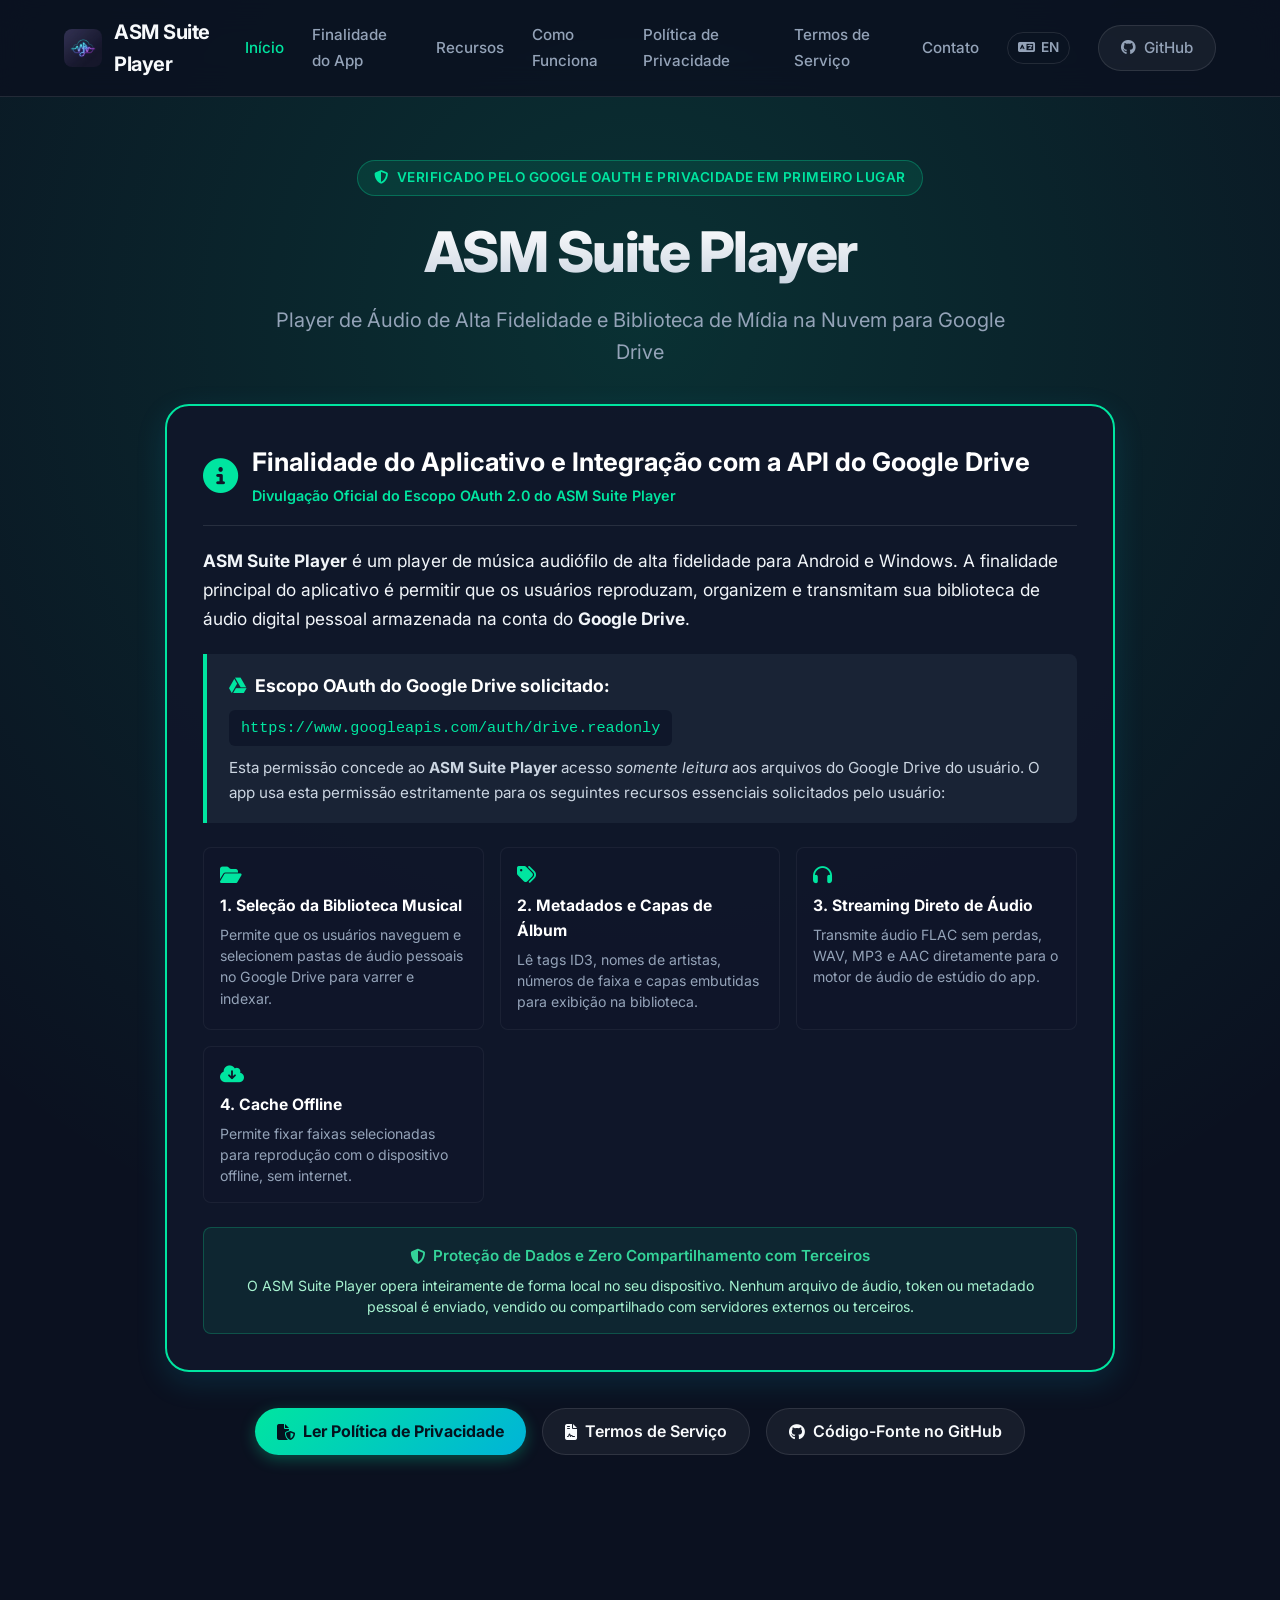
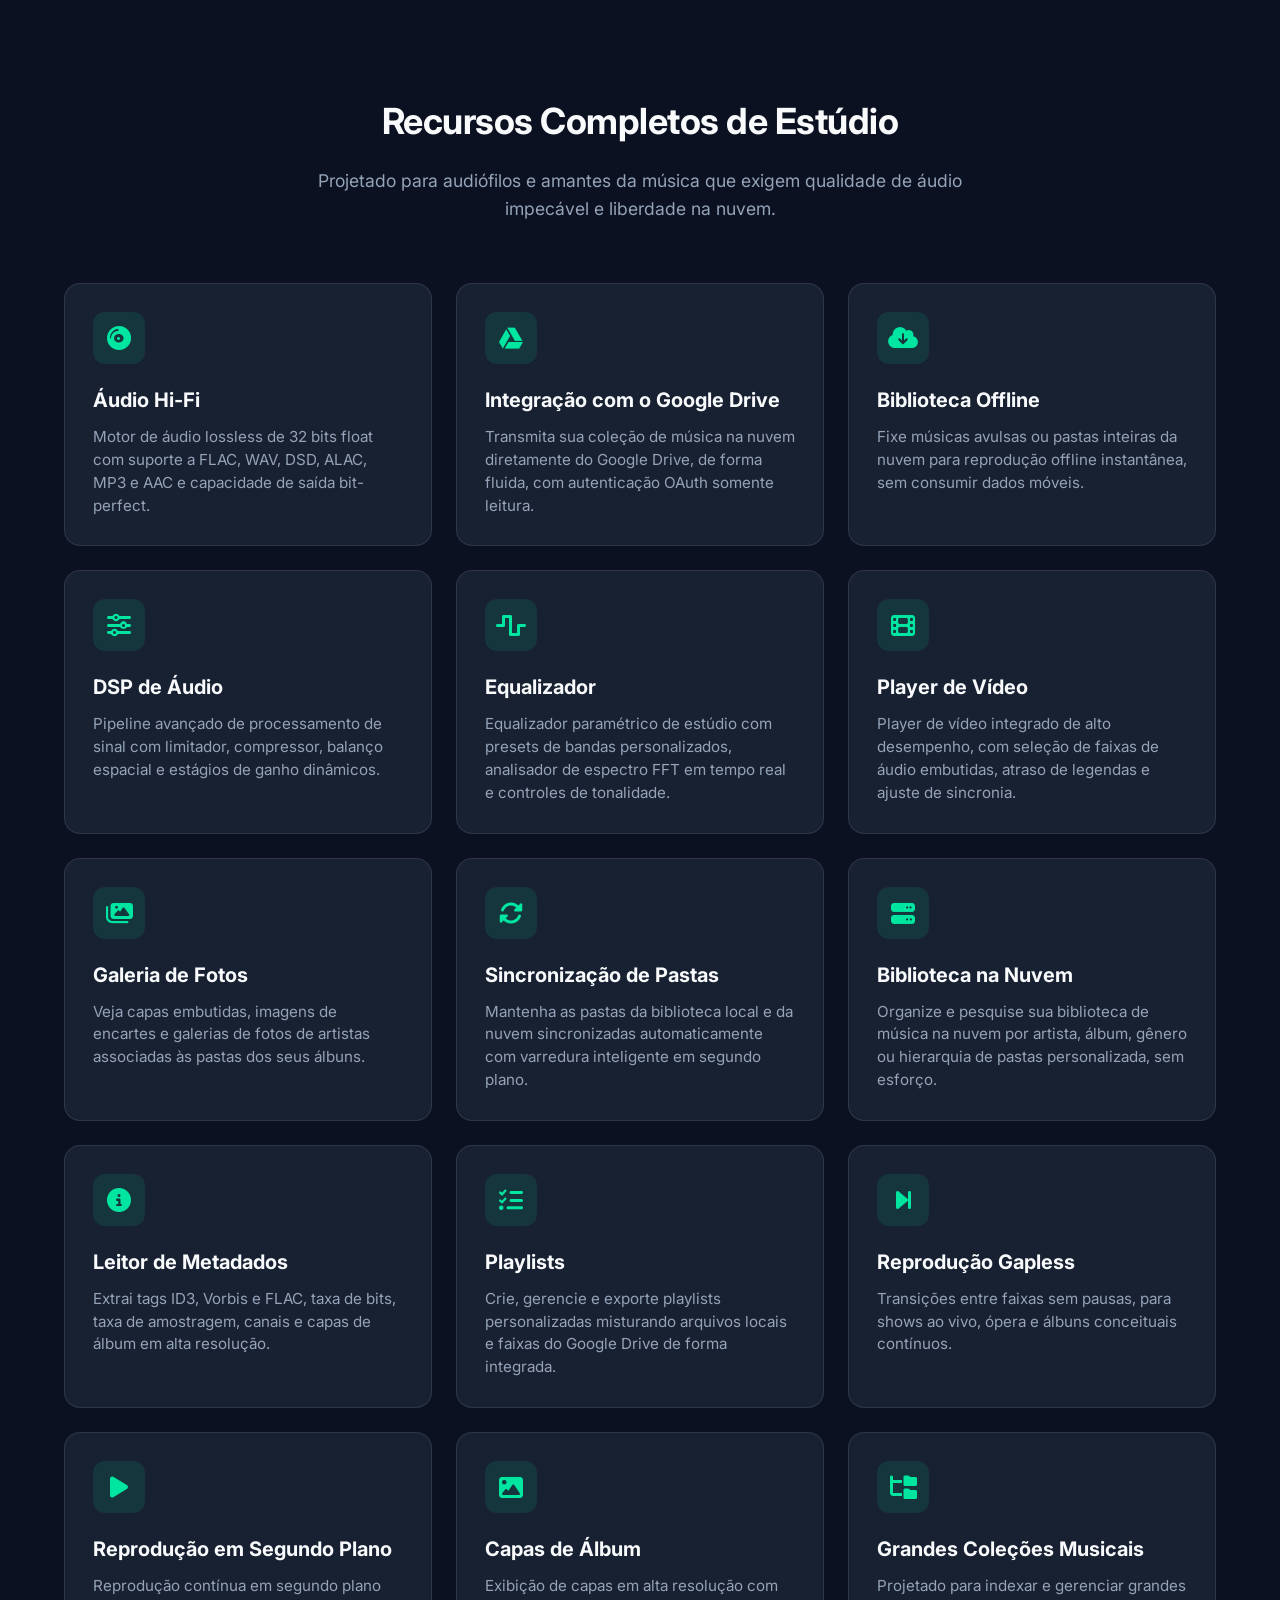
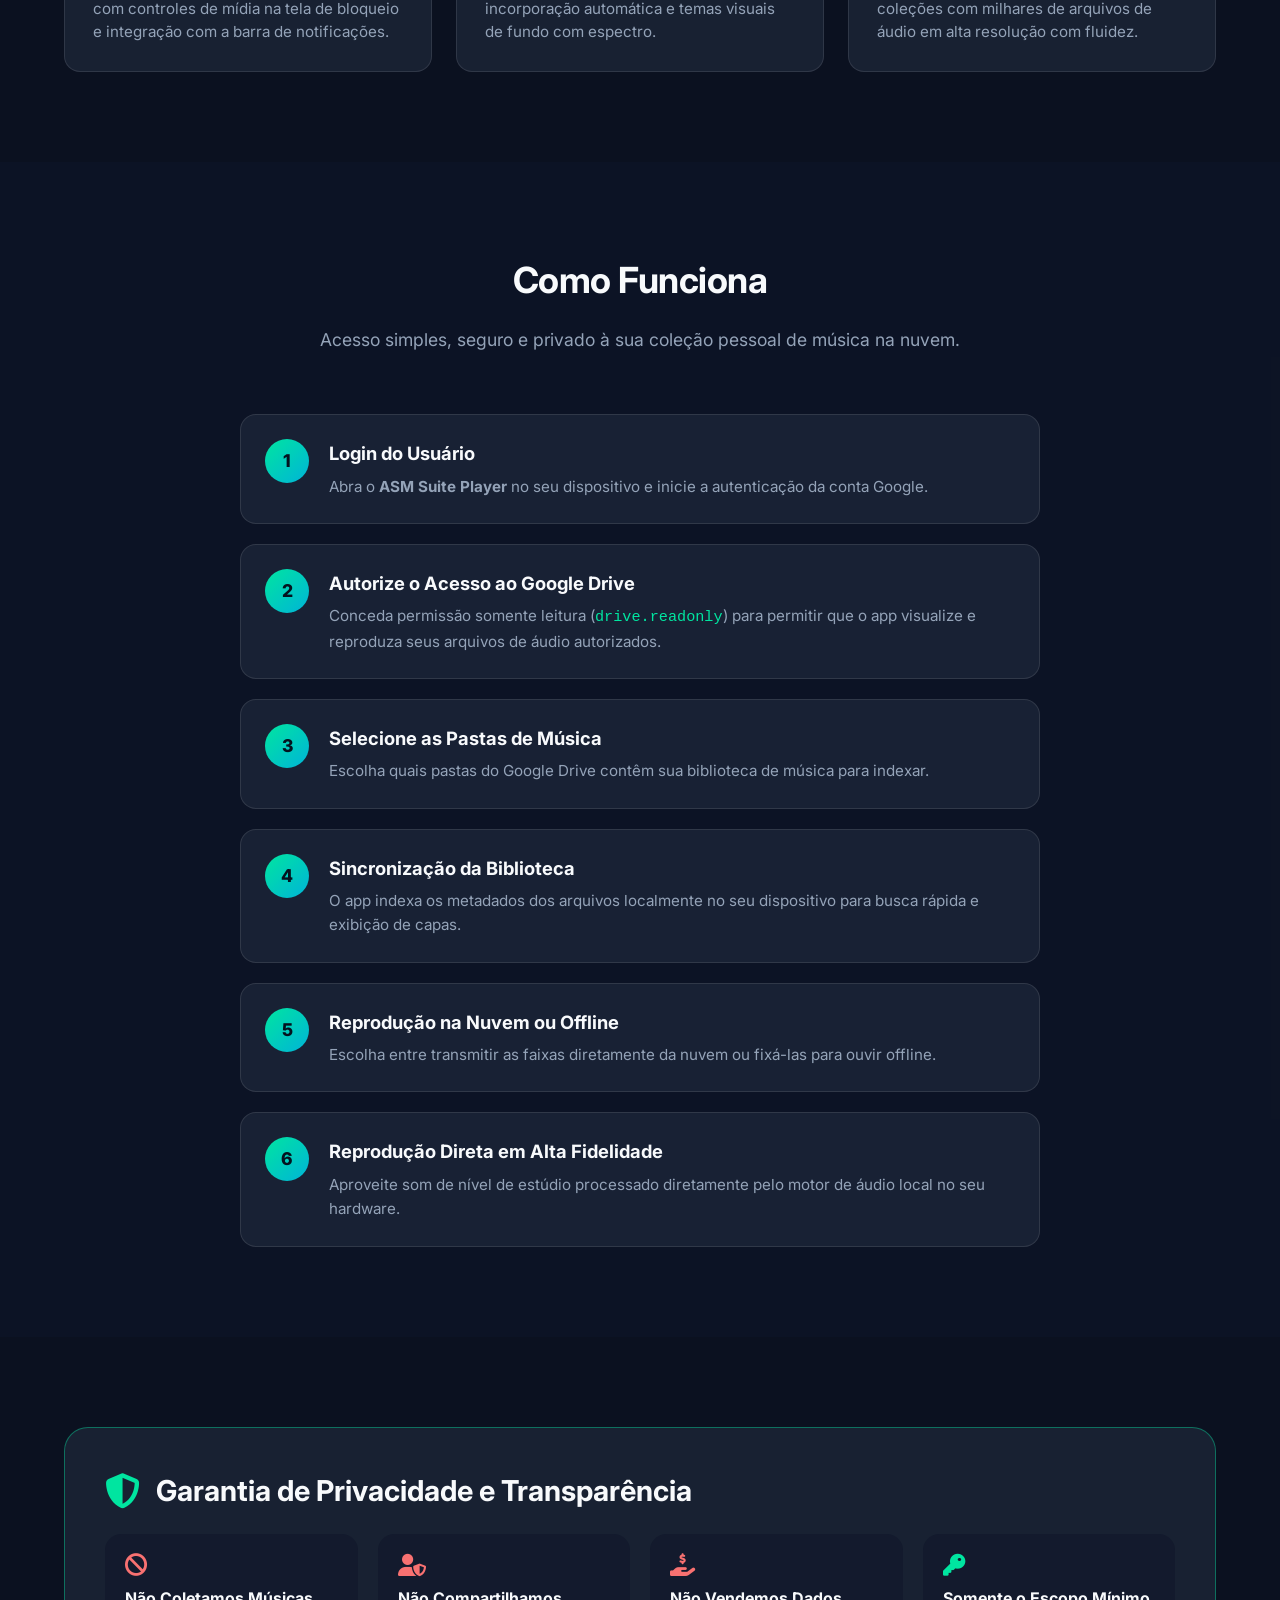
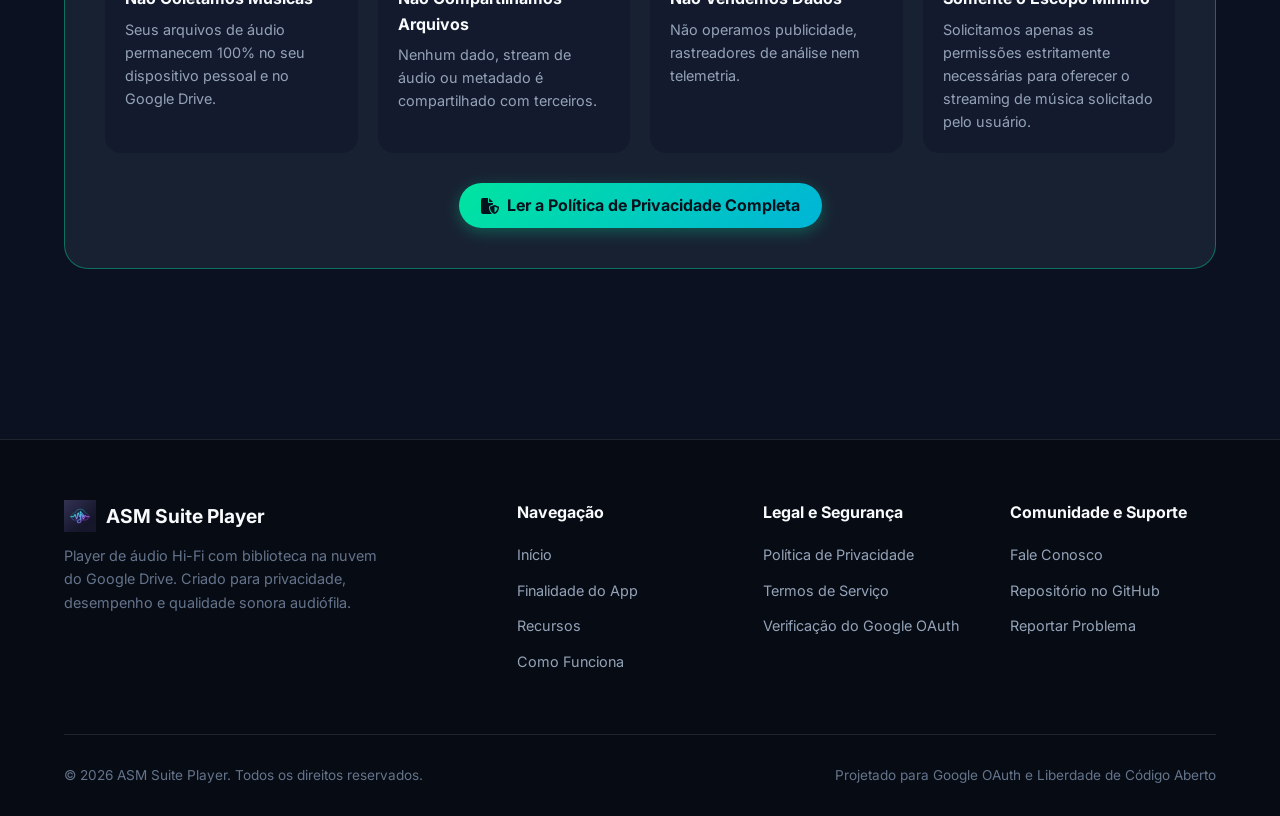
==== pt/index.html @ bdc79efc "feat: bilingual (EN/PT-BR) ASM Suite Player website for GitHub Pages" ====
<!DOCTYPE html>
<html lang="pt-BR">
<head>
  <meta charset="UTF-8">
  <meta name="viewport" content="width=device-width, initial-scale=1.0">
  <title>ASM Suite Player — Site Oficial e Player de Áudio Hi-Fi para Google Drive</title>
  <meta name="description" content="O ASM Suite Player é um player de áudio de alta fidelidade que se conecta ao seu Google Drive para transmitir, indexar e reproduzir sua coleção pessoal de música.">
  <meta name="keywords" content="ASM Suite Player, player de música Google Drive, player de áudio Hi-Fi, player FLAC, equalizador DSP, música na nuvem offline">
  <meta name="author" content="ASM Suite Player Team">
  <meta name="robots" content="index, follow">
  <meta name="google-site-verification" content="google3342b60c19189181">
  <link rel="canonical" href="https://asmplayerhifi-sudo.github.io/asm-suite-player-site/pt/">
  <link rel="alternate" hreflang="pt-BR" href="https://asmplayerhifi-sudo.github.io/asm-suite-player-site/">
  <link rel="alternate" hreflang="pt" href="https://asmplayerhifi-sudo.github.io/asm-suite-player-site/pt/">
  <link rel="alternate" hreflang="x-default" href="https://asmplayerhifi-sudo.github.io/asm-suite-player-site/">

  <!-- Open Graph / Facebook -->
  <meta property="og:type" content="website">
  <meta property="og:url" content="https://asmplayerhifi-sudo.github.io/asm-suite-player-site/pt/">
  <meta property="og:title" content="ASM Suite Player — Player de Áudio Hi-Fi com Biblioteca na Nuvem do Google Drive">
  <meta property="og:description" content="O ASM Suite Player permite transmitir, indexar e reproduzir sua coleção pessoal de música diretamente do Google Drive.">
  <meta property="og:image" content="https://asmplayerhifi-sudo.github.io/asm-suite-player-site/assets/images/logo.png">

  <!-- Twitter Card -->
  <meta name="twitter:card" content="summary_large_image">
  <meta name="twitter:title" content="ASM Suite Player — Player de Áudio Hi-Fi">
  <meta name="twitter:description" content="Transmita áudio de alta fidelidade do Google Drive com equalizador de estúdio e zero rastreamento de dados.">
  <meta name="twitter:image" content="https://asmplayerhifi-sudo.github.io/asm-suite-player-site/assets/images/logo.png">

  <!-- Favicons & Manifest -->
  <link rel="icon" type="image/png" href="../assets/images/logo.png">
  <link rel="manifest" href="../site.webmanifest">

  <!-- Fonts & Icons -->
  <link rel="preconnect" href="https://fonts.googleapis.com">
  <link rel="preconnect" href="https://fonts.gstatic.com" crossorigin>
  <link href="https://fonts.googleapis.com/css2?family=Inter:wght@400;500;600;700;800&display=swap" rel="stylesheet">
  <link rel="stylesheet" href="https://cdnjs.cloudflare.com/ajax/libs/font-awesome/6.4.0/css/all.min.css">

  <!-- Stylesheet -->
  <link rel="stylesheet" href="../assets/css/style.css">
</head>
<body>

  <!-- Navigation Bar -->
  <header class="navbar">
    <div class="container nav-container">
      <a href="index.html" class="brand-logo">
        <img src="../assets/images/logo.png" alt="Logotipo do ASM Suite Player">
        <span>ASM Suite Player</span>
      </a>

      <button class="mobile-toggle" id="mobileToggle" aria-label="Alternar navegação">
        <i class="fa-solid fa-bars"></i>
      </button>

      <ul class="nav-links" id="navLinks">
        <li><a href="index.html" class="active">Início</a></li>
        <li><a href="#purpose">Finalidade do App</a></li>
        <li><a href="#features">Recursos</a></li>
        <li><a href="#how-it-works">Como Funciona</a></li>
        <li><a href="privacy.html">Política de Privacidade</a></li>
        <li><a href="terms.html">Termos de Serviço</a></li>
        <li><a href="contact.html">Contato</a></li>
        <li><a href="../index.html" class="lang-switch" hreflang="pt-BR" lang="pt-BR" title="English"><i class="fa-solid fa-language"></i> EN</a></li>
        <li>
          <a href="https://github.com/AndersonFCanel/ASM-Suite-Player" target="_blank" rel="noopener" class="btn-outline">
            <i class="fa-brands fa-github"></i> GitHub
          </a>
        </li>
      </ul>
    </div>
  </header>

  <!-- Hero Section -->
  <section class="hero">
    <div class="container">
      <div class="hero-badge">
        <i class="fa-solid fa-shield-halved"></i> Verificado pelo Google OAuth e Privacidade em Primeiro Lugar
      </div>

      <h1 class="hero-title">ASM Suite Player</h1>
      <p class="hero-subtitle">Player de Áudio de Alta Fidelidade e Biblioteca de Mídia na Nuvem para Google Drive</p>

      <!-- EXPLICIT APPLICATION PURPOSE BOX FOR GOOGLE VERIFICATION -->
      <div style="background: rgba(15, 23, 42, 0.95); border: 2px solid var(--accent-cyan); border-radius: var(--radius-lg); padding: 36px; margin: 0 auto 36px; max-width: 950px; text-align: left; box-shadow: 0 10px 30px rgba(6, 182, 212, 0.15);" id="purpose">
        <div style="display: flex; align-items: center; gap: 14px; margin-bottom: 20px; border-bottom: 1px solid rgba(255,255,255,0.1); padding-bottom: 16px;">
          <i class="fa-solid fa-circle-info" style="font-size: 2.2rem; color: var(--accent-cyan);"></i>
          <div>
            <h2 style="font-size: 1.6rem; color: #FFFFFF; margin: 0;">Finalidade do Aplicativo e Integração com a API do Google Drive</h2>
            <span style="color: var(--accent-cyan); font-size: 0.9rem; font-weight: 600;">Divulgação Oficial do Escopo OAuth 2.0 do ASM Suite Player</span>
          </div>
        </div>

        <p style="color: #F1F5F9; font-size: 1.08rem; line-height: 1.7; margin-bottom: 20px;">
          <strong>ASM Suite Player</strong> é um player de música audiófilo de alta fidelidade para Android e Windows. A finalidade principal do aplicativo é permitir que os usuários reproduzam, organizem e transmitam sua biblioteca de áudio digital pessoal armazenada na conta do <strong>Google Drive</strong>.
        </p>

        <div style="background: rgba(30, 41, 59, 0.7); border-left: 4px solid var(--accent-cyan); padding: 18px 22px; border-radius: 0 8px 8px 0; margin-bottom: 24px;">
          <h3 style="color: #FFFFFF; font-size: 1.1rem; margin: 0 0 10px 0; display: flex; align-items: center; gap: 8px;">
            <i class="fa-brands fa-google-drive" style="color: var(--accent-cyan);"></i>
            Escopo OAuth do Google Drive solicitado:
          </h3>
          <code style="background: rgba(15, 23, 42, 0.9); padding: 6px 12px; border-radius: 6px; color: var(--accent-cyan); font-size: 0.95rem; font-family: monospace; display: inline-block; margin-bottom: 10px;">https://www.googleapis.com/auth/drive.readonly</code>
          <p style="color: #CBD5E1; font-size: 0.95rem; line-height: 1.6; margin: 0;">
            Esta permissão concede ao <strong>ASM Suite Player</strong> acesso <em>somente leitura</em> aos arquivos do Google Drive do usuário. O app usa esta permissão estritamente para os seguintes recursos essenciais solicitados pelo usuário:
          </p>
        </div>

        <div style="display: grid; grid-template-columns: repeat(auto-fit, minmax(260px, 1fr)); gap: 16px; margin-bottom: 24px;">
          <div style="background: rgba(15, 23, 42, 0.6); padding: 16px; border-radius: 8px; border: 1px solid rgba(255,255,255,0.05);">
            <i class="fa-solid fa-folder-open" style="color: var(--accent-cyan); font-size: 1.2rem; margin-bottom: 8px;"></i>
            <h4 style="color: #FFFFFF; margin: 0 0 6px 0; font-size: 0.98rem;">1. Seleção da Biblioteca Musical</h4>
            <p style="color: #94A3B8; font-size: 0.88rem; margin: 0; line-height: 1.5;">Permite que os usuários naveguem e selecionem pastas de áudio pessoais no Google Drive para varrer e indexar.</p>
          </div>

          <div style="background: rgba(15, 23, 42, 0.6); padding: 16px; border-radius: 8px; border: 1px solid rgba(255,255,255,0.05);">
            <i class="fa-solid fa-tags" style="color: var(--accent-cyan); font-size: 1.2rem; margin-bottom: 8px;"></i>
            <h4 style="color: #FFFFFF; margin: 0 0 6px 0; font-size: 0.98rem;">2. Metadados e Capas de Álbum</h4>
            <p style="color: #94A3B8; font-size: 0.88rem; margin: 0; line-height: 1.5;">Lê tags ID3, nomes de artistas, números de faixa e capas embutidas para exibição na biblioteca.</p>
          </div>

          <div style="background: rgba(15, 23, 42, 0.6); padding: 16px; border-radius: 8px; border: 1px solid rgba(255,255,255,0.05);">
            <i class="fa-solid fa-headphones" style="color: var(--accent-cyan); font-size: 1.2rem; margin-bottom: 8px;"></i>
            <h4 style="color: #FFFFFF; margin: 0 0 6px 0; font-size: 0.98rem;">3. Streaming Direto de Áudio</h4>
            <p style="color: #94A3B8; font-size: 0.88rem; margin: 0; line-height: 1.5;">Transmite áudio FLAC sem perdas, WAV, MP3 e AAC diretamente para o motor de áudio de estúdio do app.</p>
          </div>

          <div style="background: rgba(15, 23, 42, 0.6); padding: 16px; border-radius: 8px; border: 1px solid rgba(255,255,255,0.05);">
            <i class="fa-solid fa-cloud-arrow-down" style="color: var(--accent-cyan); font-size: 1.2rem; margin-bottom: 8px;"></i>
            <h4 style="color: #FFFFFF; margin: 0 0 6px 0; font-size: 0.98rem;">4. Cache Offline</h4>
            <p style="color: #94A3B8; font-size: 0.88rem; margin: 0; line-height: 1.5;">Permite fixar faixas selecionadas para reprodução com o dispositivo offline, sem internet.</p>
          </div>
        </div>

        <div style="background: rgba(16, 185, 129, 0.1); border: 1px solid rgba(16, 185, 129, 0.3); border-radius: 8px; padding: 16px; text-align: center;">
          <p style="color: #34D399; font-size: 0.95rem; font-weight: 600; margin: 0; display: flex; align-items: center; justify-content: center; gap: 8px;">
            <i class="fa-solid fa-shield-halved"></i> Proteção de Dados e Zero Compartilhamento com Terceiros
          </p>
          <p style="color: #A7F3D0; font-size: 0.88rem; margin: 6px 0 0 0; line-height: 1.5;">
            O ASM Suite Player opera inteiramente de forma local no seu dispositivo. Nenhum arquivo de áudio, token ou metadado pessoal é enviado, vendido ou compartilhado com servidores externos ou terceiros.
          </p>
        </div>
      </div>

      <div class="hero-actions">
        <a href="privacy.html" class="btn-cta">
          <i class="fa-solid fa-file-shield"></i> Ler Política de Privacidade
        </a>
        <a href="terms.html" class="btn-outline">
          <i class="fa-solid fa-file-contract"></i> Termos de Serviço
        </a>
        <a href="https://github.com/AndersonFCanel/ASM-Suite-Player" target="_blank" rel="noopener" class="btn-outline">
          <i class="fa-brands fa-github"></i> Código-Fonte no GitHub
        </a>
      </div>
    </div>
  </section>

  <!-- Features Section -->
  <section class="section" id="features">
    <div class="container">
      <h2 class="section-title">Recursos Completos de Estúdio</h2>
      <p class="section-subtitle">Projetado para audiófilos e amantes da música que exigem qualidade de áudio impecável e liberdade na nuvem.</p>

      <div class="grid-cards">
        <div class="card">
          <div class="card-icon"><i class="fa-solid fa-compact-disc"></i></div>
          <h3 class="card-title">Áudio Hi-Fi</h3>
          <p class="card-desc">Motor de áudio lossless de 32 bits float com suporte a FLAC, WAV, DSD, ALAC, MP3 e AAC e capacidade de saída bit-perfect.</p>
        </div>

        <div class="card">
          <div class="card-icon"><i class="fa-brands fa-google-drive"></i></div>
          <h3 class="card-title">Integração com o Google Drive</h3>
          <p class="card-desc">Transmita sua coleção de música na nuvem diretamente do Google Drive, de forma fluida, com autenticação OAuth somente leitura.</p>
        </div>

        <div class="card">
          <div class="card-icon"><i class="fa-solid fa-cloud-arrow-down"></i></div>
          <h3 class="card-title">Biblioteca Offline</h3>
          <p class="card-desc">Fixe músicas avulsas ou pastas inteiras da nuvem para reprodução offline instantânea, sem consumir dados móveis.</p>
        </div>

        <div class="card">
          <div class="card-icon"><i class="fa-solid fa-sliders"></i></div>
          <h3 class="card-title">DSP de Áudio</h3>
          <p class="card-desc">Pipeline avançado de processamento de sinal com limitador, compressor, balanço espacial e estágios de ganho dinâmicos.</p>
        </div>

        <div class="card">
          <div class="card-icon"><i class="fa-solid fa-wave-square"></i></div>
          <h3 class="card-title">Equalizador</h3>
          <p class="card-desc">Equalizador paramétrico de estúdio com presets de bandas personalizados, analisador de espectro FFT em tempo real e controles de tonalidade.</p>
        </div>

        <div class="card">
          <div class="card-icon"><i class="fa-solid fa-film"></i></div>
          <h3 class="card-title">Player de Vídeo</h3>
          <p class="card-desc">Player de vídeo integrado de alto desempenho, com seleção de faixas de áudio embutidas, atraso de legendas e ajuste de sincronia.</p>
        </div>

        <div class="card">
          <div class="card-icon"><i class="fa-solid fa-images"></i></div>
          <h3 class="card-title">Galeria de Fotos</h3>
          <p class="card-desc">Veja capas embutidas, imagens de encartes e galerias de fotos de artistas associadas às pastas dos seus álbuns.</p>
        </div>

        <div class="card">
          <div class="card-icon"><i class="fa-solid fa-rotate"></i></div>
          <h3 class="card-title">Sincronização de Pastas</h3>
          <p class="card-desc">Mantenha as pastas da biblioteca local e da nuvem sincronizadas automaticamente com varredura inteligente em segundo plano.</p>
        </div>

        <div class="card">
          <div class="card-icon"><i class="fa-solid fa-server"></i></div>
          <h3 class="card-title">Biblioteca na Nuvem</h3>
          <p class="card-desc">Organize e pesquise sua biblioteca de música na nuvem por artista, álbum, gênero ou hierarquia de pastas personalizada, sem esforço.</p>
        </div>

        <div class="card">
          <div class="card-icon"><i class="fa-solid fa-circle-info"></i></div>
          <h3 class="card-title">Leitor de Metadados</h3>
          <p class="card-desc">Extrai tags ID3, Vorbis e FLAC, taxa de bits, taxa de amostragem, canais e capas de álbum em alta resolução.</p>
        </div>

        <div class="card">
          <div class="card-icon"><i class="fa-solid fa-list-check"></i></div>
          <h3 class="card-title">Playlists</h3>
          <p class="card-desc">Crie, gerencie e exporte playlists personalizadas misturando arquivos locais e faixas do Google Drive de forma integrada.</p>
        </div>

        <div class="card">
          <div class="card-icon"><i class="fa-solid fa-forward-step"></i></div>
          <h3 class="card-title">Reprodução Gapless</h3>
          <p class="card-desc">Transições entre faixas sem pausas, para shows ao vivo, ópera e álbuns conceituais contínuos.</p>
        </div>

        <div class="card">
          <div class="card-icon"><i class="fa-solid fa-play"></i></div>
          <h3 class="card-title">Reprodução em Segundo Plano</h3>
          <p class="card-desc">Reprodução contínua em segundo plano com controles de mídia na tela de bloqueio e integração com a barra de notificações.</p>
        </div>

        <div class="card">
          <div class="card-icon"><i class="fa-solid fa-image"></i></div>
          <h3 class="card-title">Capas de Álbum</h3>
          <p class="card-desc">Exibição de capas em alta resolução com incorporação automática e temas visuais de fundo com espectro.</p>
        </div>

        <div class="card">
          <div class="card-icon"><i class="fa-solid fa-folder-tree"></i></div>
          <h3 class="card-title">Grandes Coleções Musicais</h3>
          <p class="card-desc">Projetado para indexar e gerenciar grandes coleções com milhares de arquivos de áudio em alta resolução com fluidez.</p>
        </div>
      </div>
    </div>
  </section>

  <!-- How It Works Section -->
  <section class="section" id="how-it-works" style="background: rgba(15, 23, 42, 0.5);">
    <div class="container">
      <h2 class="section-title">Como Funciona</h2>
      <p class="section-subtitle">Acesso simples, seguro e privado à sua coleção pessoal de música na nuvem.</p>

      <div class="workflow-steps">
        <div class="step-item">
          <div class="step-number">1</div>
          <div class="step-content">
            <h3>Login do Usuário</h3>
            <p>Abra o <strong>ASM Suite Player</strong> no seu dispositivo e inicie a autenticação da conta Google.</p>
          </div>
        </div>

        <div class="step-item">
          <div class="step-number">2</div>
          <div class="step-content">
            <h3>Autorize o Acesso ao Google Drive</h3>
            <p>Conceda permissão somente leitura (<code style="color: var(--accent-cyan);">drive.readonly</code>) para permitir que o app visualize e reproduza seus arquivos de áudio autorizados.</p>
          </div>
        </div>

        <div class="step-item">
          <div class="step-number">3</div>
          <div class="step-content">
            <h3>Selecione as Pastas de Música</h3>
            <p>Escolha quais pastas do Google Drive contêm sua biblioteca de música para indexar.</p>
          </div>
        </div>

        <div class="step-item">
          <div class="step-number">4</div>
          <div class="step-content">
            <h3>Sincronização da Biblioteca</h3>
            <p>O app indexa os metadados dos arquivos localmente no seu dispositivo para busca rápida e exibição de capas.</p>
          </div>
        </div>

        <div class="step-item">
          <div class="step-number">5</div>
          <div class="step-content">
            <h3>Reprodução na Nuvem ou Offline</h3>
            <p>Escolha entre transmitir as faixas diretamente da nuvem ou fixá-las para ouvir offline.</p>
          </div>
        </div>

        <div class="step-item">
          <div class="step-number">6</div>
          <div class="step-content">
            <h3>Reprodução Direta em Alta Fidelidade</h3>
            <p>Aproveite som de nível de estúdio processado diretamente pelo motor de áudio local no seu hardware.</p>
          </div>
        </div>
      </div>
    </div>
  </section>

  <!-- Privacy Summary Section -->
  <section class="section" id="privacy">
    <div class="container">
      <div style="background: var(--bg-card); border: 1px solid var(--border-active); border-radius: var(--radius-lg); padding: 40px;" class="glassmorphism">
        <div style="display: flex; align-items: center; gap: 16px; margin-bottom: 20px;">
          <i class="fa-solid fa-shield-halved" style="font-size: 2.2rem; color: var(--accent-cyan);"></i>
          <h2 style="font-size: 1.8rem;">Garantia de Privacidade e Transparência</h2>
        </div>

        <div style="display: grid; grid-template-columns: repeat(auto-fit, minmax(240px, 1fr)); gap: 20px; margin-bottom: 30px;">
          <div style="background: rgba(15, 23, 42, 0.6); padding: 20px; border-radius: var(--radius-md);">
            <i class="fa-solid fa-ban" style="color: #F87171; font-size: 1.4rem; margin-bottom: 10px;"></i>
            <h4 style="margin-bottom: 6px;">Não Coletamos Músicas</h4>
            <p style="color: var(--text-muted); font-size: 0.9rem;">Seus arquivos de áudio permanecem 100% no seu dispositivo pessoal e no Google Drive.</p>
          </div>

          <div style="background: rgba(15, 23, 42, 0.6); padding: 20px; border-radius: var(--radius-md);">
            <i class="fa-solid fa-user-shield" style="color: #F87171; font-size: 1.4rem; margin-bottom: 10px;"></i>
            <h4 style="margin-bottom: 6px;">Não Compartilhamos Arquivos</h4>
            <p style="color: var(--text-muted); font-size: 0.9rem;">Nenhum dado, stream de áudio ou metadado é compartilhado com terceiros.</p>
          </div>

          <div style="background: rgba(15, 23, 42, 0.6); padding: 20px; border-radius: var(--radius-md);">
            <i class="fa-solid fa-hand-holding-dollar" style="color: #F87171; font-size: 1.4rem; margin-bottom: 10px;"></i>
            <h4 style="margin-bottom: 6px;">Não Vendemos Dados</h4>
            <p style="color: var(--text-muted); font-size: 0.9rem;">Não operamos publicidade, rastreadores de análise nem telemetria.</p>
          </div>

          <div style="background: rgba(15, 23, 42, 0.6); padding: 20px; border-radius: var(--radius-md);">
            <i class="fa-solid fa-key" style="color: var(--accent-cyan); font-size: 1.4rem; margin-bottom: 10px;"></i>
            <h4 style="margin-bottom: 6px;">Somente o Escopo Mínimo</h4>
            <p style="color: var(--text-muted); font-size: 0.9rem;">Solicitamos apenas as permissões estritamente necessárias para oferecer o streaming de música solicitado pelo usuário.</p>
          </div>
        </div>

        <div style="text-align: center;">
          <a href="privacy.html" class="btn-cta">
            <i class="fa-solid fa-file-shield"></i> Ler a Política de Privacidade Completa
          </a>
        </div>
      </div>
    </div>
  </section>

  <!-- Footer -->
  <footer class="footer">
    <div class="container">
      <div class="footer-grid">
        <div class="footer-brand">
          <div style="display: flex; align-items: center; gap: 10px; margin-bottom: 12px;">
            <img src="../assets/images/logo.png" alt="Logotipo do ASM Suite Player" style="width: 32px; height: 32px;">
            <h3 style="margin: 0; font-size: 1.2rem;">ASM Suite Player</h3>
          </div>
          <p>Player de áudio Hi-Fi com biblioteca na nuvem do Google Drive. Criado para privacidade, desempenho e qualidade sonora audiófila.</p>
        </div>

        <div class="footer-col">
          <h4>Navegação</h4>
          <ul>
            <li><a href="index.html">Início</a></li>
            <li><a href="#purpose">Finalidade do App</a></li>
            <li><a href="#features">Recursos</a></li>
            <li><a href="#how-it-works">Como Funciona</a></li>
          </ul>
        </div>

        <div class="footer-col">
          <h4>Legal e Segurança</h4>
          <ul>
            <li><a href="privacy.html">Política de Privacidade</a></li>
            <li><a href="terms.html">Termos de Serviço</a></li>
            <li><a href="https://support.google.com/cloud/answer/15549049" target="_blank" rel="noopener">Verificação do Google OAuth</a></li>
          </ul>
        </div>

        <div class="footer-col">
          <h4>Comunidade e Suporte</h4>
          <ul>
            <li><a href="contact.html">Fale Conosco</a></li>
            <li><a href="https://github.com/AndersonFCanel/ASM-Suite-Player" target="_blank" rel="noopener">Repositório no GitHub</a></li>
            <li><a href="https://github.com/AndersonFCanel/ASM-Suite-Player/issues" target="_blank" rel="noopener">Reportar Problema</a></li>
          </ul>
        </div>
      </div>

      <div class="footer-bottom">
        <div>&copy; 2026 ASM Suite Player. Todos os direitos reservados.</div>
        <div>Projetado para Google OAuth e Liberdade de Código Aberto</div>
      </div>
    </div>
  </footer>

  <script src="../assets/js/main.js"></script>
</body>
</html>
---- assets/css/style.css ----
/* ══════════════════════════════════════════════════════════════════════════════
   ASM Suite Player — Design System & Custom Stylesheet
   Theme: Hi-Fi Studio Dark / Glassmorphism / Vibrant Accents
   ══════════════════════════════════════════════════════════════════════════════ */

:root {
  --bg-main: #0B1120;
  --bg-surface: #0F172A;
  --bg-card: rgba(30, 41, 59, 0.7);
  --bg-card-hover: rgba(51, 65, 85, 0.8);
  --border-color: rgba(255, 255, 255, 0.1);
  --border-active: rgba(0, 229, 160, 0.4);
  
  --text-main: #F8FAFC;
  --text-muted: #94A3B8;
  --text-dim: #64748B;
  
  --accent-cyan: #00E5A0;
  --accent-blue: #00B4D8;
  --accent-gold: #FFD54F;
  --accent-purple: #A855F7;
  
  --grad-cyan: linear-gradient(135deg, #00E5A0 0%, #00B4D8 100%);
  --grad-gold: linear-gradient(135deg, #FFD54F 0%, #FF9800 100%);
  --grad-dark: linear-gradient(180deg, #0B1120 0%, #0F172A 100%);
  --grad-hero: radial-gradient(circle at 50% 20%, rgba(0, 229, 160, 0.15) 0%, rgba(11, 17, 32, 0) 70%);

  --font-family: 'Inter', -apple-system, BlinkMacSystemFont, "Segoe UI", Roboto, sans-serif;
  --radius-sm: 8px;
  --radius-md: 16px;
  --radius-lg: 24px;
  --shadow-glow: 0 0 25px rgba(0, 229, 160, 0.25);
  --transition: all 0.3s cubic-bezier(0.4, 0, 0.2, 1);
}

/* ── Reset Base ── */
*, *::before, *::after {
  box-sizing: border-box;
  margin: 0;
  padding: 0;
}

html {
  scroll-behavior: smooth;
  font-size: 16px;
}

body {
  font-family: var(--font-family);
  background-color: var(--bg-main);
  color: var(--text-main);
  line-height: 1.6;
  overflow-x: hidden;
  -webkit-font-smoothing: antialiased;
}

a {
  color: var(--accent-cyan);
  text-decoration: none;
  transition: var(--transition);
}

a:hover {
  color: #38BDF8;
}

/* ── Container Layout ── */
.container {
  max-width: 1200px;
  margin: 0 auto;
  padding: 0 24px;
}

/* ── Header & Navigation ── */
.navbar {
  position: fixed;
  top: 0;
  left: 0;
  width: 100%;
  z-index: 1000;
  background: rgba(11, 17, 32, 0.85);
  backdrop-filter: blur(16px);
  border-bottom: 1px solid var(--border-color);
  padding: 16px 0;
  transition: var(--transition);
}

.nav-container {
  display: flex;
  justify-content: space-between;
  align-items: center;
}

.brand-logo {
  display: flex;
  align-items: center;
  gap: 12px;
  font-weight: 700;
  font-size: 1.25rem;
  color: var(--text-main);
  letter-spacing: -0.5px;
}

.brand-logo img {
  width: 38px;
  height: 38px;
  border-radius: 8px;
}

.nav-links {
  display: flex;
  align-items: center;
  gap: 28px;
  list-style: none;
}

.nav-links a {
  color: var(--text-muted);
  font-weight: 500;
  font-size: 0.95rem;
}

.nav-links a:hover,
.nav-links a.active {
  color: var(--accent-cyan);
}

.btn-cta {
  display: inline-flex;
  align-items: center;
  gap: 8px;
  background: var(--grad-cyan);
  color: #04121E;
  font-weight: 700;
  padding: 10px 22px;
  border-radius: 50px;
  box-shadow: 0 4px 15px rgba(0, 229, 160, 0.3);
  transition: var(--transition);
}

.btn-cta:hover {
  transform: translateY(-2px);
  box-shadow: var(--shadow-glow);
  color: #04121E;
}

.btn-outline {
  display: inline-flex;
  align-items: center;
  gap: 8px;
  background: rgba(255, 255, 255, 0.05);
  border: 1px solid var(--border-color);
  color: var(--text-main);
  font-weight: 600;
  padding: 10px 22px;
  border-radius: 50px;
  transition: var(--transition);
}

.btn-outline:hover {
  background: rgba(255, 255, 255, 0.1);
  border-color: var(--accent-cyan);
  color: var(--accent-cyan);
}

/* Hamburger Mobile Toggle */
.mobile-toggle {
  display: none;
  background: none;
  border: none;
  color: var(--text-main);
  font-size: 1.5rem;
  cursor: pointer;
}

/* ── Hero Section ── */
.hero {
  position: relative;
  padding: 160px 0 100px;
  background: var(--grad-hero);
  text-align: center;
}

.hero-badge {
  display: inline-flex;
  align-items: center;
  gap: 8px;
  background: rgba(0, 229, 160, 0.1);
  border: 1px solid rgba(0, 229, 160, 0.3);
  color: var(--accent-cyan);
  padding: 6px 16px;
  border-radius: 50px;
  font-size: 0.85rem;
  font-weight: 600;
  margin-bottom: 24px;
  text-transform: uppercase;
  letter-spacing: 0.5px;
}

.hero-title {
  font-size: 3.5rem;
  font-weight: 800;
  line-height: 1.15;
  letter-spacing: -1.5px;
  margin-bottom: 20px;
  background: linear-gradient(180deg, #FFFFFF 0%, #CBD5E1 100%);
  -webkit-background-clip: text;
  -webkit-text-fill-color: transparent;
}

.hero-subtitle {
  font-size: 1.25rem;
  color: var(--text-muted);
  max-width: 760px;
  margin: 0 auto 36px;
  font-weight: 400;
}

.hero-actions {
  display: flex;
  justify-content: center;
  gap: 16px;
  flex-wrap: wrap;
  margin-bottom: 48px;
}

.hero-card-preview {
  margin-top: 40px;
  background: var(--bg-card);
  border: 1px solid var(--border-color);
  border-radius: var(--radius-lg);
  padding: 32px;
  backdrop-filter: blur(20px);
  box-shadow: 0 20px 40px rgba(0, 0, 0, 0.5);
  text-align: left;
}

.privacy-banner-box {
  background: rgba(0, 229, 160, 0.05);
  border: 1px stroke rgba(0, 229, 160, 0.2);
  border-left: 4px solid var(--accent-cyan);
  border-radius: var(--radius-sm);
  padding: 16px 20px;
  margin-top: 24px;
  font-size: 0.95rem;
  color: #E2E8F0;
}

/* ── Section Titles ── */
.section {
  padding: 90px 0;
}

.section-title {
  font-size: 2.25rem;
  font-weight: 700;
  text-align: center;
  margin-bottom: 16px;
  letter-spacing: -0.5px;
}

.section-subtitle {
  font-size: 1.1rem;
  color: var(--text-muted);
  text-align: center;
  max-width: 680px;
  margin: 0 auto 60px;
}

/* ── Feature Cards Grid ── */
.grid-cards {
  display: grid;
  grid-template-columns: repeat(auto-fit, minmax(320px, 1fr));
  gap: 24px;
}

.card {
  background: var(--bg-card);
  border: 1px solid var(--border-color);
  border-radius: var(--radius-md);
  padding: 28px;
  transition: var(--transition);
  position: relative;
  overflow: hidden;
}

.card:hover {
  background: var(--bg-card-hover);
  border-color: var(--border-active);
  transform: translateY(-4px);
}

.card-icon {
  width: 52px;
  height: 52px;
  border-radius: 12px;
  background: rgba(0, 229, 160, 0.1);
  color: var(--accent-cyan);
  display: flex;
  align-items: center;
  justify-content: center;
  font-size: 1.5rem;
  margin-bottom: 20px;
}

.card-title {
  font-size: 1.25rem;
  font-weight: 700;
  margin-bottom: 10px;
}

.card-desc {
  font-size: 0.95rem;
  color: var(--text-muted);
  line-height: 1.5;
}

/* ── How it works flow ── */
.workflow-steps {
  display: flex;
  flex-direction: column;
  gap: 20px;
  max-width: 800px;
  margin: 0 auto;
}

.step-item {
  display: flex;
  align-items: flex-start;
  gap: 20px;
  background: var(--bg-card);
  border: 1px solid var(--border-color);
  border-radius: var(--radius-md);
  padding: 24px;
}

.step-number {
  width: 44px;
  height: 44px;
  border-radius: 50%;
  background: var(--grad-cyan);
  color: #04121E;
  font-weight: 800;
  display: flex;
  align-items: center;
  justify-content: center;
  font-size: 1.1rem;
  flex-shrink: 0;
}

.step-content h3 {
  font-size: 1.15rem;
  margin-bottom: 6px;
}

.step-content p {
  color: var(--text-muted);
  font-size: 0.95rem;
}

/* ── Policy Document Layout ── */
.doc-container {
  padding: 140px 0 90px;
  max-width: 900px;
}

.doc-header {
  border-bottom: 1px solid var(--border-color);
  padding-bottom: 30px;
  margin-bottom: 40px;
}

.doc-header h1 {
  font-size: 2.5rem;
  margin-bottom: 12px;
}

.doc-meta {
  color: var(--text-dim);
  font-size: 0.9rem;
}

.doc-content h2 {
  font-size: 1.5rem;
  color: var(--accent-cyan);
  margin: 36px 0 16px;
}

.doc-content h3 {
  font-size: 1.15rem;
  margin: 24px 0 12px;
}

.doc-content p, .doc-content ul {
  color: var(--text-muted);
  margin-bottom: 16px;
  font-size: 1rem;
  line-height: 1.7;
}

.doc-content ul {
  padding-left: 24px;
}

.doc-content li {
  margin-bottom: 8px;
}

.doc-box {
  background: rgba(15, 23, 42, 0.9);
  border: 1px solid rgba(0, 229, 160, 0.3);
  border-radius: var(--radius-md);
  padding: 24px;
  margin: 24px 0;
}

/* ── Footer ── */
.footer {
  background: #070B14;
  border-top: 1px solid var(--border-color);
  padding: 60px 0 30px;
  margin-top: 80px;
}

.footer-grid {
  display: grid;
  grid-template-columns: 2fr repeat(3, 1fr);
  gap: 40px;
  margin-bottom: 50px;
}

.footer-brand h3 {
  font-size: 1.25rem;
  margin-bottom: 12px;
}

.footer-brand p {
  color: var(--text-dim);
  font-size: 0.9rem;
  max-width: 320px;
}

.footer-col h4 {
  font-size: 1rem;
  margin-bottom: 16px;
  color: var(--text-main);
}

.footer-col ul {
  list-style: none;
}

.footer-col li {
  margin-bottom: 10px;
}

.footer-col a {
  color: var(--text-muted);
  font-size: 0.9rem;
}

.footer-col a:hover {
  color: var(--accent-cyan);
}

.footer-bottom {
  border-top: 1px solid var(--border-color);
  padding-top: 30px;
  display: flex;
  justify-content: space-between;
  align-items: center;
  color: var(--text-dim);
  font-size: 0.85rem;
}

/* ── Responsiveness ── */
@media (max-width: 900px) {
  .hero-title { font-size: 2.5rem; }
  .footer-grid { grid-template-columns: 1fr 1fr; }
}

@media (max-width: 640px) {
  .hero-title { font-size: 2rem; }
  .mobile-toggle { display: block; }
  .nav-links {
    display: none;
    position: absolute;
    top: 100%;
    left: 0;
    width: 100%;
    background: #0B1120;
    flex-direction: column;
    padding: 24px;
    border-bottom: 1px solid var(--border-color);
  }
  .nav-links.active { display: flex; }
  .footer-grid { grid-template-columns: 1fr; }
  .footer-bottom { flex-direction: column; gap: 12px; text-align: center; }
}

/* Language switcher (PT/EN) */
.nav-links a.lang-switch {
  display: inline-flex;
  align-items: center;
  gap: 6px;
  padding: 4px 10px;
  border: 1px solid var(--border-color);
  border-radius: 999px;
  font-weight: 600;
  font-size: 0.85rem;
}
.nav-links a.lang-switch:hover {
  border-color: var(--accent-cyan);
  color: var(--accent-cyan);
}
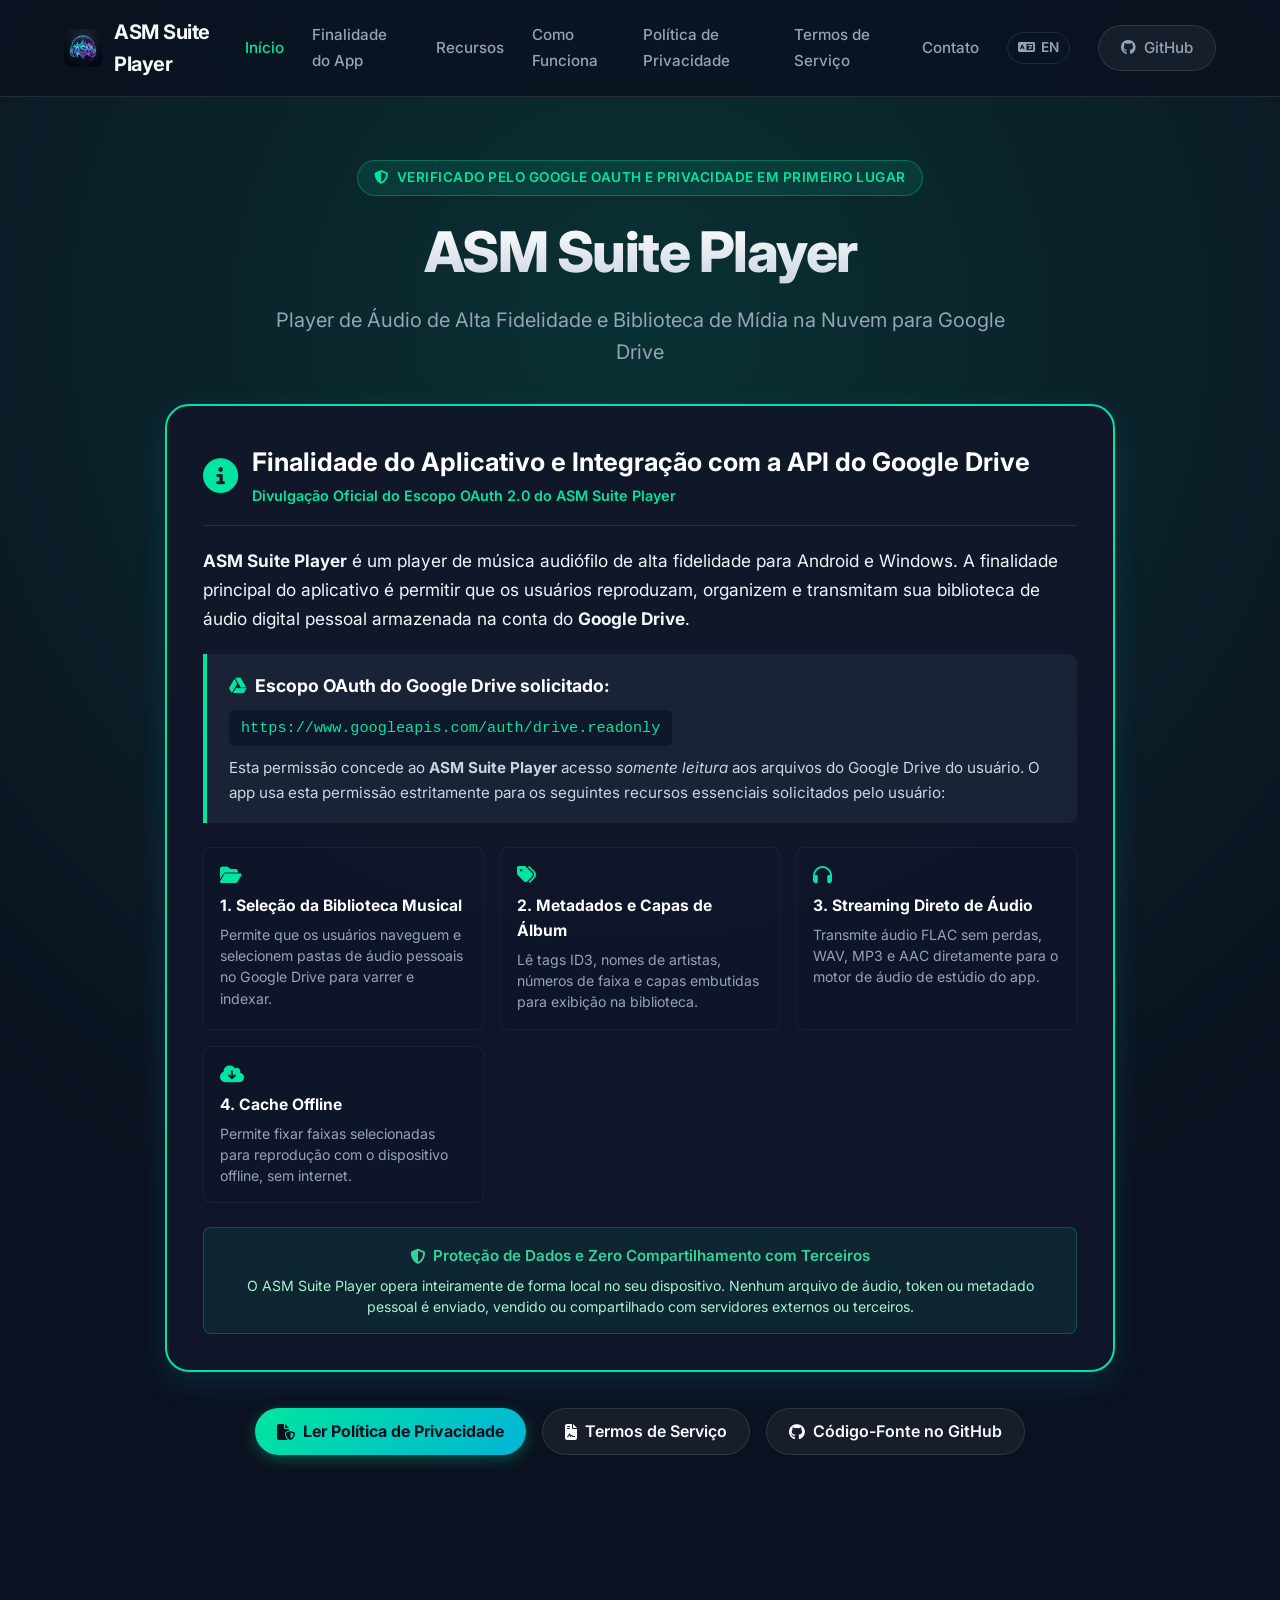
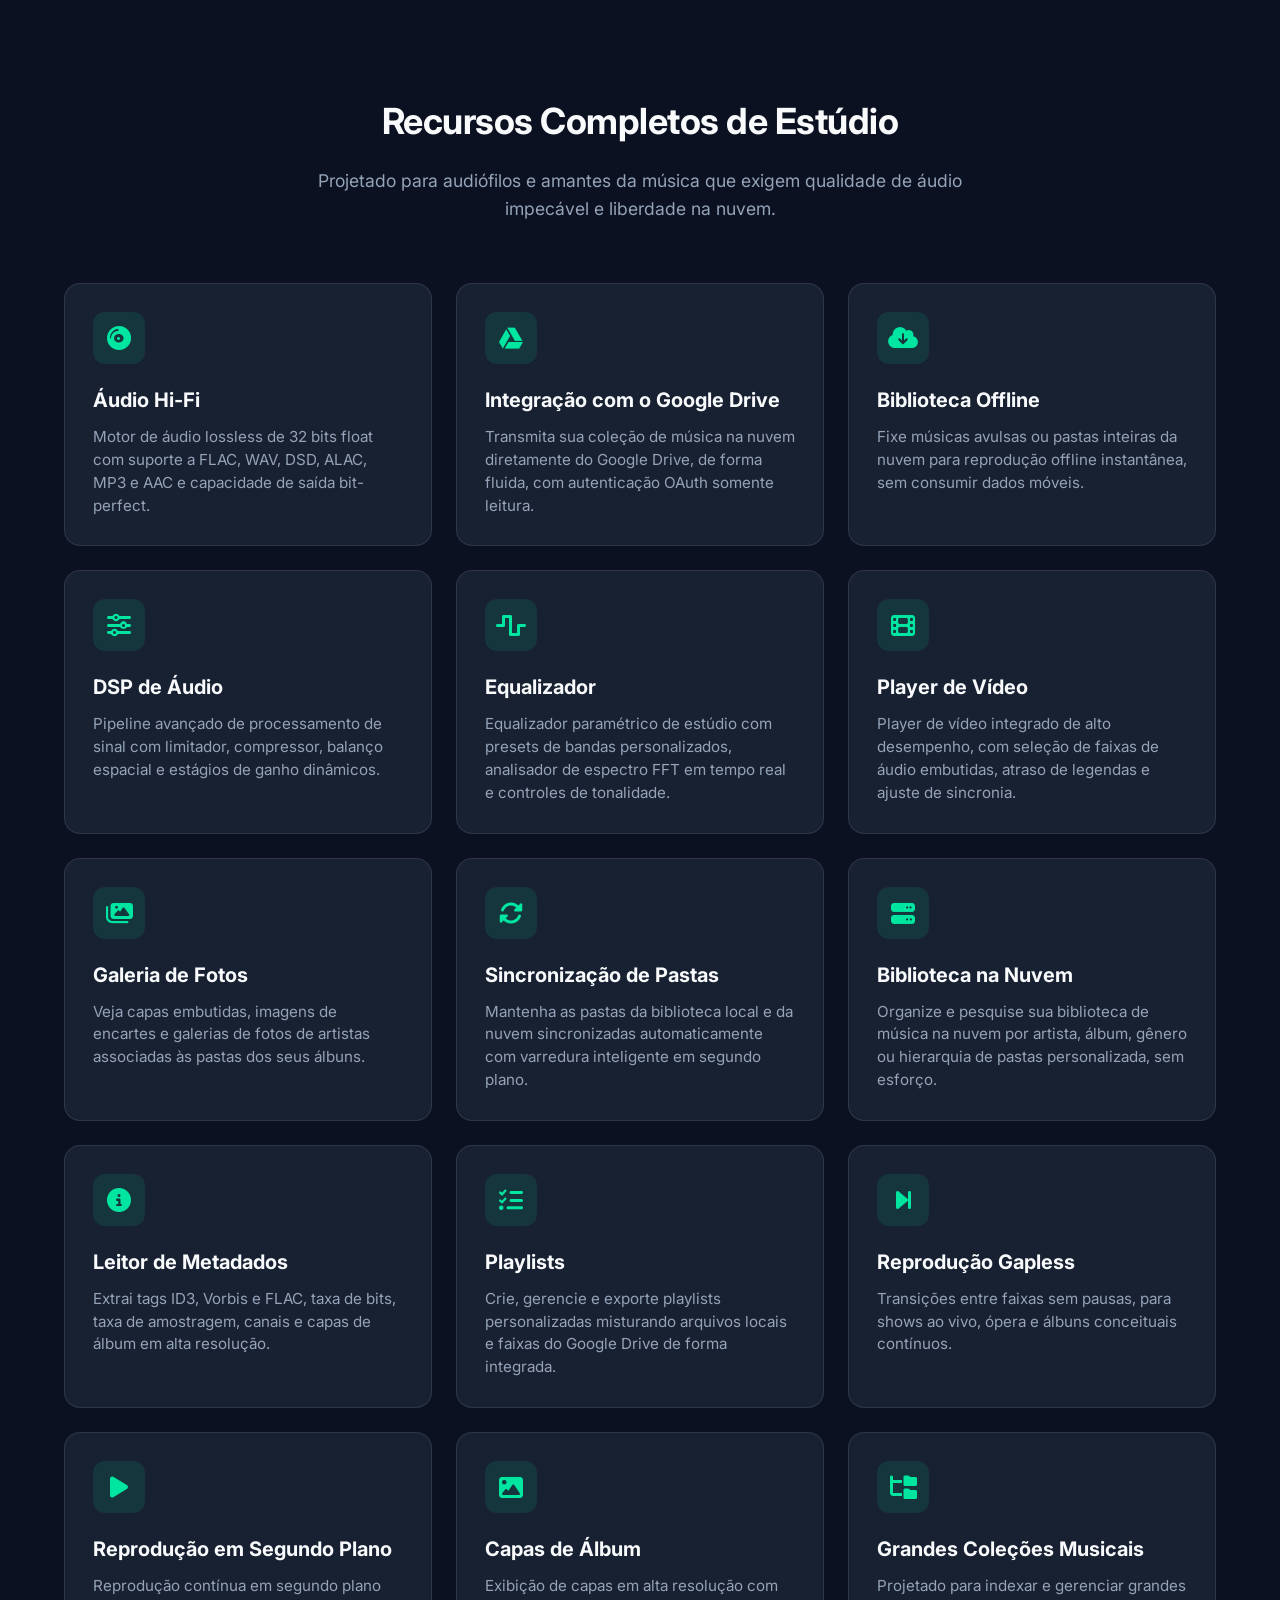
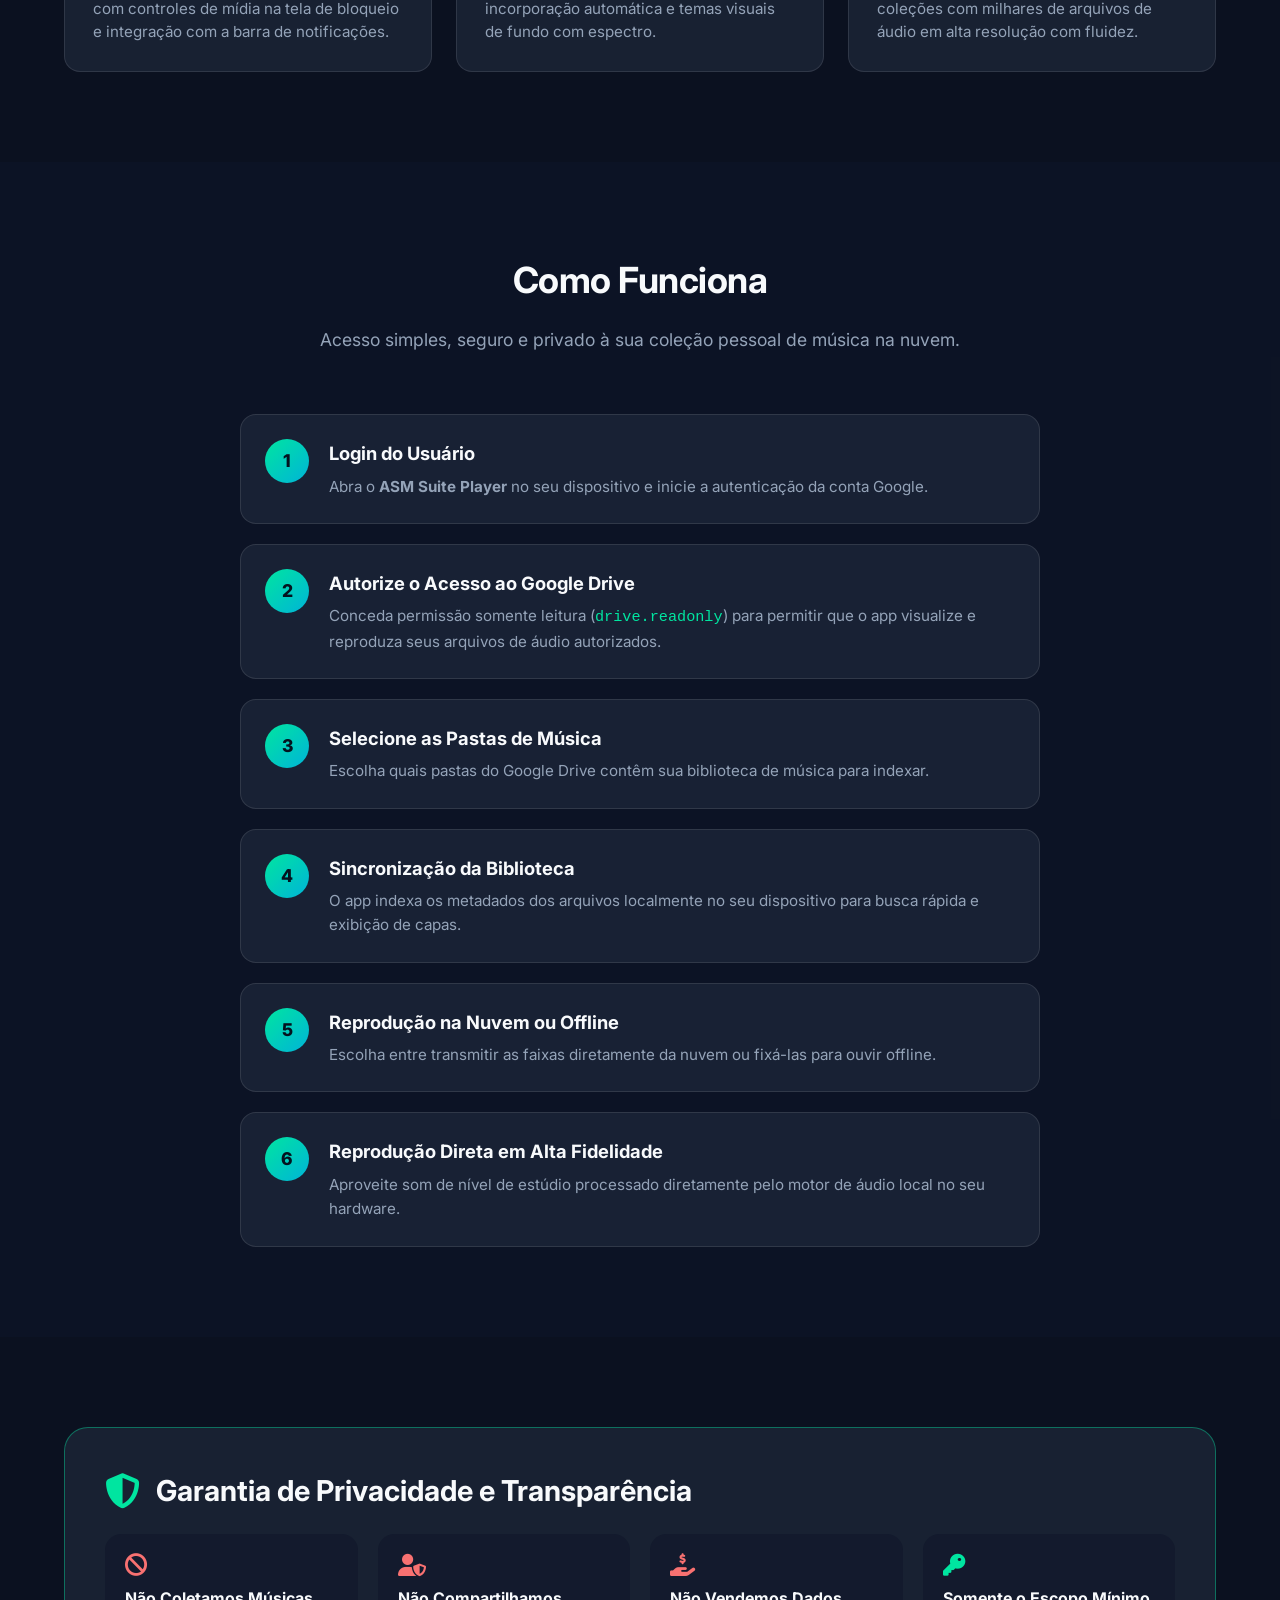
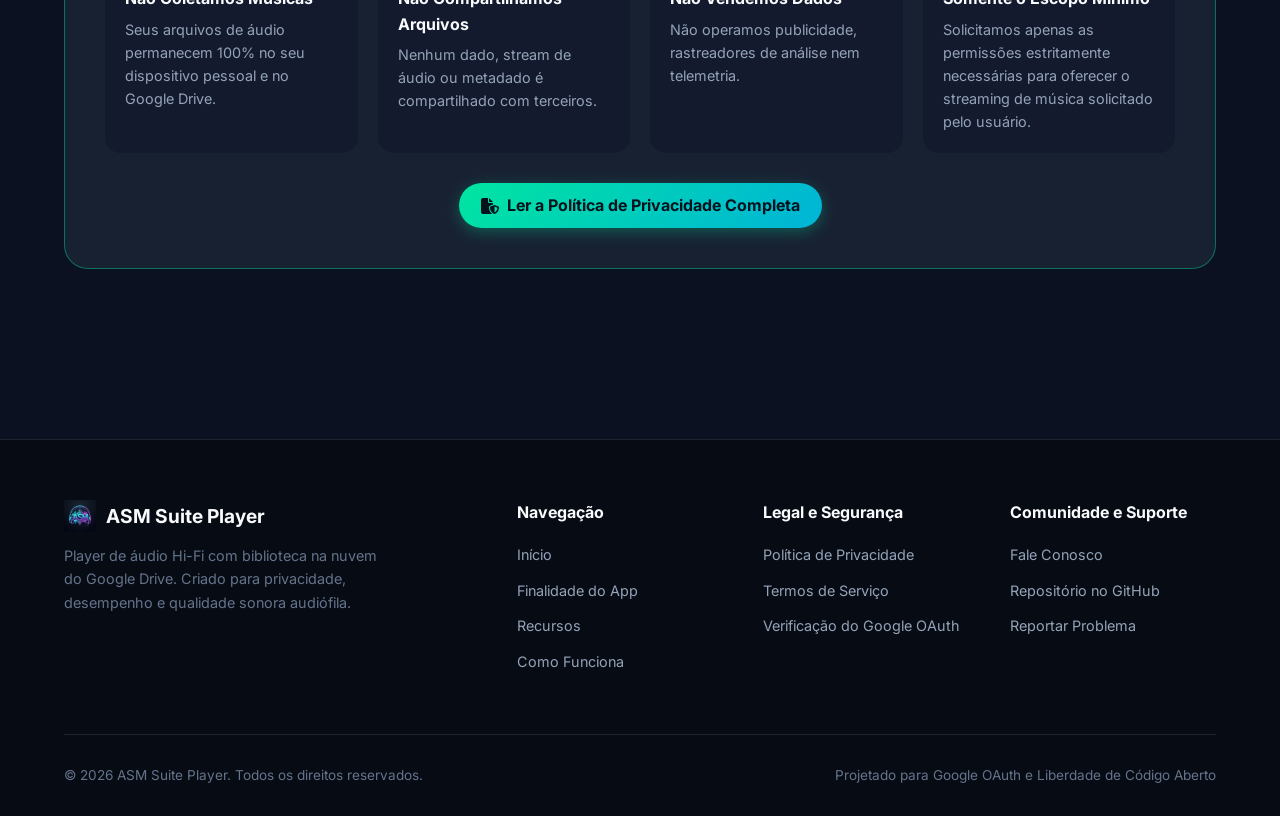
==== commit eda6b922: "feat(brand & verification): merge official Hi-Res logo, Google verification token and Schema.org JSO" ====
--- a/pt/index.html
+++ b/pt/index.html
@@ -9,6 +9,7 @@
   <meta name="author" content="ASM Suite Player Team">
   <meta name="robots" content="index, follow">
   <meta name="google-site-verification" content="google3342b60c19189181">
+  <meta name="google-site-verification" content="googlef283ab7d643a1a4c">
   <link rel="canonical" href="https://asmplayerhifi-sudo.github.io/asm-suite-player-site/pt/">
   <link rel="alternate" hreflang="pt-BR" href="https://asmplayerhifi-sudo.github.io/asm-suite-player-site/">
   <link rel="alternate" hreflang="pt" href="https://asmplayerhifi-sudo.github.io/asm-suite-player-site/pt/">
@@ -39,6 +40,33 @@
 
   <!-- Stylesheet -->
   <link rel="stylesheet" href="../assets/css/style.css">
+
+  <!-- JSON-LD Structured Data -->
+  <script type="application/ld+json">
+  {
+    "@context": "https://schema.org",
+    "@type": "SoftwareApplication",
+    "name": "ASM Suite Player",
+    "operatingSystem": "Android, Windows",
+    "applicationCategory": "MultimediaApplication",
+    "description": "ASM Suite Player é um aplicativo de áudio Hi-Fi e gerenciador de mídia pessoal para Android e Windows. Permite organizar e reproduzir sua biblioteca pessoal de áudio armazenada no Google Drive com acesso somente leitura (drive.readonly).",
+    "url": "https://asmplayerhifi-sudo.github.io/asm-suite-player-site/pt/",
+    "logo": "https://asmplayerhifi-sudo.github.io/asm-suite-player-site/assets/images/logo.png",
+    "image": "https://asmplayerhifi-sudo.github.io/asm-suite-player-site/assets/images/logo.png",
+    "author": {
+      "@type": "Person",
+      "name": "Anderson F. Canel"
+    },
+    "offers": {
+      "@type": "Offer",
+      "price": "0",
+      "priceCurrency": "BRL"
+    },
+    "sameAs": [
+      "https://github.com/AndersonFCanel/ASM-Suite-Player"
+    ]
+  }
+  </script>
 </head>
 <body>
 
